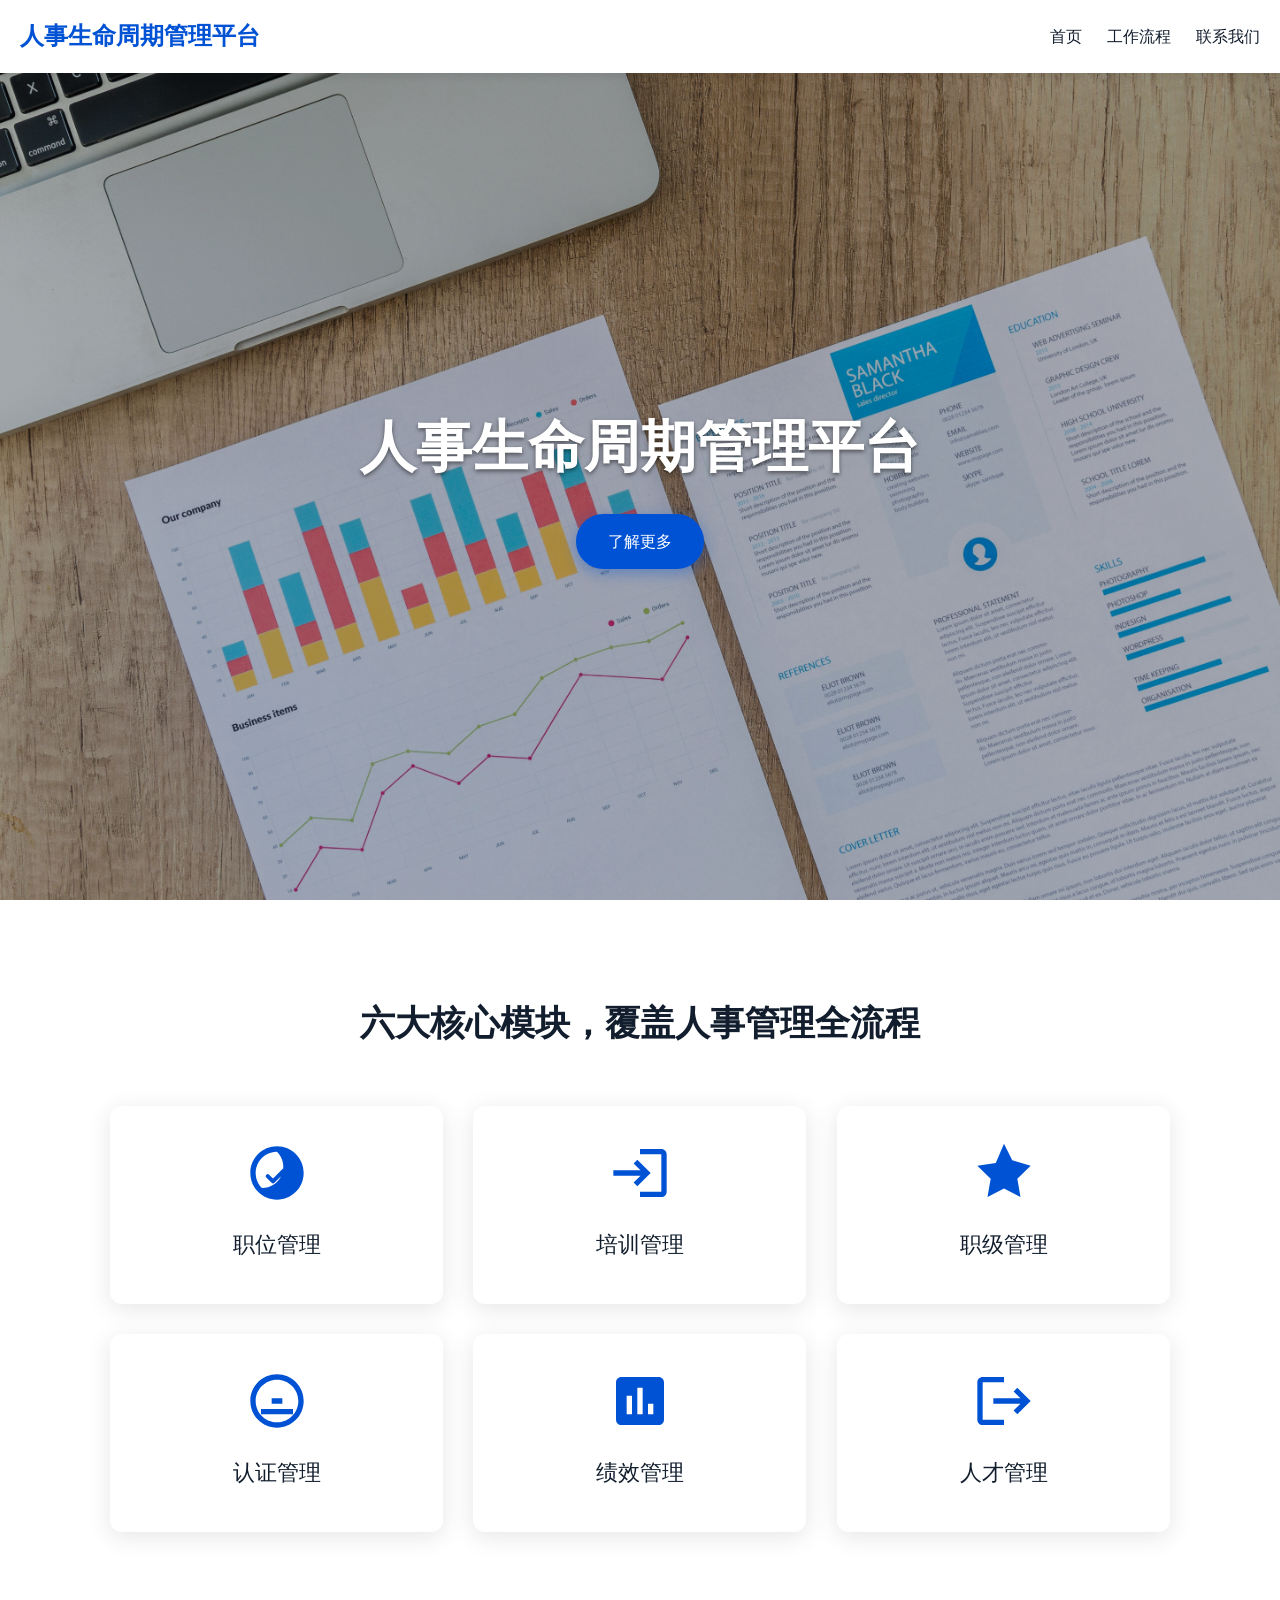
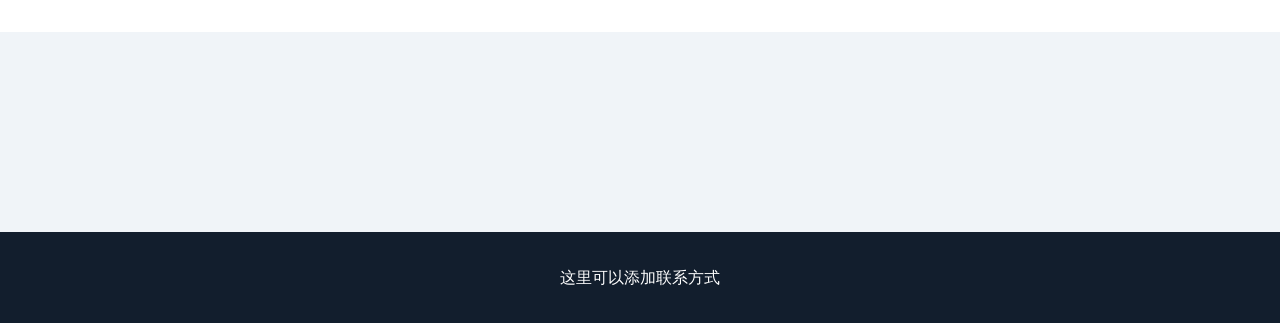
==== index.html @ b1ed5e86 "更新项目：添加人才管理、认证管理等模块" ====
<!DOCTYPE html>
<html lang="zh-CN">
<head>
    <meta charset="UTF-8">
    <meta name="viewport" content="width=device-width, initial-scale=1.0">
    <title>企业人事管理平台</title>
    <link rel="stylesheet" href="style.css">
    <link rel="stylesheet" href="dn.css">
    <link rel="stylesheet" href="page-transitions.css">
    <style>
        /* 主页淡入动画 */
        body {
            opacity: 0;
            transform: translateY(20px);
            transition: opacity 0.5s ease-out, transform 0.5s ease-out;
        }
        
        body.page-loaded {
            opacity: 1;
            transform: translateY(0);
        }
    </style>
    <!-- 预连接国内静态文件 CDN -->
    <link rel="preconnect" href="https://cdn.staticfile.org" crossorigin>


</head>
<body>

    <header class="main-header">
        <div class="container">
            <div class="logo">人事生命周期管理平台</div>
            <nav>
                <ul>
                    <li><a href="#hero">首页</a></li>
                    <li><a href="#process">工作流程</a></li>
                    <li><a href="#contact">联系我们</a></li>
                </ul>
            </nav>
        </div>
    </header>

    <section id="hero" class="hero-section">
        <div class="container hero-content">
            <div class="hero-text">
                <h1>人事生命周期管理平台</h1>
                <p></p>
                <a href="#features" class="cta-button">了解更多</a>
            </div>
        </div>
    </section>

    <section id="features" class="features-section">
        <div class="container">
            <h2 class="section-title">六大核心模块，覆盖人事管理全流程</h2>
            <div class="features-grid">
                <a href="Zwgl/Zwgl.html" class="feature-link">
                    <div class="feature-card">
                        <div class="feature-icon">
                            <svg xmlns="http://www.w3.org/2000/svg" viewBox="0 0 24 24" fill="currentColor"><path d="M12 22C6.477 22 2 17.523 2 12S6.477 2 12 2s10 4.477 10 10-4.477 10-10 10zm-4.02-9.352a.75.75 0 0 1 1.06 0l1.459 1.46 3.48-3.48a.75.75 0 1 1 1.06 1.06l-4 4a.75.75 0 0 1-1.06 0l-2-2a.75.75 0 0 1 0-1.06zM12 4a8 8 0 0 0-5.657 13.657A8 8 0 0 0 12 4z"/></svg>
                        </div>
                        <h3>职位管理</h3>
                        
                    </div>
                </a>
                <a href="Pxgl/Pxgl.html" class="feature-link">
                    <div class="feature-card">
                        <div class="feature-icon">
                            <svg xmlns="http://www.w3.org/2000/svg" viewBox="0 0 24 24" fill="currentColor"><path d="M11 7L9.6 8.4l2.6 2.6H2v2h10.2l-2.6 2.6L11 17l5-5-5-5zm9 12h-8v2h8c1.1 0 2-.9 2-2V5c0-1.1-.9-2-2-2h-8v2h8v14z"/></svg>
                        </div>
                        <h3>培训管理</h3>
                        
                    </div>
                </a>
                <a href="Zjgl/Zjgl.html" class="feature-link">
                    <div class="feature-card">
                        <div class="feature-icon">
                            <svg xmlns="http://www.w3.org/2000/svg" viewBox="0 0 24 24" fill="currentColor"><path d="M12 1l3.09 6.26L22 9.27l-5 4.87 1.18 6.88L12 17.77l-6.18 3.25L7 14.14 2 9.27l6.91-1.01L12 1z"/></svg>
                        </div>
                        <h3>职级管理</h3>
                        
                    </div>
                </a>
                <a href="Rzgl/Rzgl.html" class="feature-link">
                    <div class="feature-card">
                         <div class="feature-icon">
                            <svg xmlns="http://www.w3.org/2000/svg" viewBox="0 0 24 24" fill="currentColor"><path d="M12 2C6.48 2 2 6.48 2 12s4.48 10 10 10 10-4.48 10-10S17.52 2 12 2zm0 18c-4.41 0-8-3.59-8-8s3.59-8 8-8 8 3.59 8 8-3.59 8-8 8zm-2-9h4v2h-4v-2zm-4 4h12v2H6v-2z"/></svg>
                        </div>
                        <h3>认证管理</h3>
                        
                    </div>
                </a>
                <a href="Jxgl/Jxgl.html" class="feature-link">
                    <div class="feature-card">
                         <div class="feature-icon">
                            <svg xmlns="http://www.w3.org/2000/svg" viewBox="0 0 24 24" fill="currentColor"><path d="M19 3H5c-1.1 0-2 .9-2 2v14c0 1.1.9 2 2 2h14c1.1 0 2-.9 2-2V5c0-1.1-.9-2-2-2zM9 17H7v-7h2v7zm4 0h-2V7h2v10zm4 0h-2v-4h2v4z"/></svg>
                        </div>
                        <h3>绩效管理</h3>
                        
                    </div>
                </a>
                <a href="Rcgl/Rcgl.html" class="feature-link">
                    <div class="feature-card">
                         <div class="feature-icon">
                            <svg xmlns="http://www.w3.org/2000/svg" viewBox="0 0 24 24" fill="currentColor"><path d="M17 7l-1.41 1.41L18.17 11H8v2h10.17l-2.58 2.58L17 17l5-5-5-5zM4 5h8V3H4c-1.1 0-2 .9-2 2v14c0 1.1.9 2 2 2h8v-2H4V5z"/></svg>
                        </div>
                        <h3>人才管理</h3>
                    </div>
                </a>
            </div>
        </div>
    </section>

    <section id="process" class="process-section">  </section>
    <footer id="contact" class="main-footer"> 这里可以添加联系方式 </footer>


    <script src="page-transitions.js"></script>
    <script src="script.js"></script>
    <script>
        // 主页淡入效果
        document.addEventListener('DOMContentLoaded', function() {
            // 延迟一帧后开始淡入
            requestAnimationFrame(() => {
                document.body.classList.add('page-loaded');
            });
        });
    </script>
</body>
</html>
---- style.css ----
/* --- 全局与基础设置 --- */
:root {
    --primary-color: #0052D4; /* 主题蓝 */
    --secondary-color: #F0F4F8; /* 浅灰背景 */
    --dark-color: #121E2D; /* 深色文字 */
    --light-color: #FFFFFF; /* 白色 */
    --gray-color: #6A737D; /* 灰色文字 */
    --shadow-color: rgba(0, 0, 0, 0.1);
}

* {
    margin: 0;
    padding: 0;
    box-sizing: border-box;
}

html {
    scroll-behavior: smooth; /* 平滑滚动效果 */
}

body {
    /* 使用本地系统中文字体优先，提高在国内无 GoogleFonts 情况下的显示效果 */
    font-family: 'PingFang SC', 'Microsoft YaHei', 'Noto Sans SC', sans-serif;
    line-height: 1.7;
    background-color: var(--light-color);
    color: var(--dark-color);
    /* 性能优化：启用硬件加速 */
    transform: translateZ(0);
    will-change: auto;
}

.container {
    max-width: 1100px;
    margin: 0 auto;
    padding: 0 20px;
}

h1, h2, h3, h4 {
    line-height: 1.3;
    font-weight: 500;
}

p {
    margin: 10px 0;
    color: var(--gray-color);
    font-weight: 300;
}

a {
    text-decoration: none;
    color: var(--primary-color);
}

img {
    max-width: 100%;
    display: block;
}

.section-title {
    font-size: 2.2rem;
    text-align: center;
    margin-bottom: 60px;
    font-weight: 700;
    color: var(--dark-color);
}

/* --- 顶部导航栏 --- */
.main-header {
    background: var(--light-color);
    padding: 1rem 0;
    position: fixed;
    width: 100%;
    top: 0;
    left: 0;
    z-index: 1000;
    box-shadow: 0 2px 10px var(--shadow-color);
    transition: background 0.3s ease;
    /* 性能优化：启用硬件加速 */
    transform: translateZ(0);
    /* 确保内容能够完全填充宽度 */
    box-sizing: border-box;
}

.main-header .container {
    display: flex;
    justify-content: space-between;
    align-items: center;
    width: 100%;
    max-width: 100%;
    padding: 0 20px;
}

.main-header .logo {
    font-size: 1.5rem;
    font-weight: 700;
    color: var(--primary-color);
    display: flex;
    align-items: center;
    gap: 10px;
    margin-left: 0;
    flex-shrink: 0;
}

.logo-icon {
    width: 40px;
    height: 40px;
    filter: brightness(0) saturate(100%) invert(27%) sepia(51%) saturate(2878%) hue-rotate(346deg) brightness(104%) contrast(97%);
}

.main-header nav ul {
    display: flex;
    list-style: none;
    margin-right: 0;
    flex-shrink: 0;
}

.main-header nav ul li {
    margin-left: 25px;
}

.main-header nav a {
    color: var(--dark-color);
    font-weight: 500;
    transition: color 0.3s ease;
}

.main-header nav a:hover {
    color: var(--primary-color);
}


/* --- 主视觉区 (Hero Section) --- */
.hero-section {
    padding-top: 80px; /* 留出导航栏高度 */
    height: 100vh; /* 占满整个视口高度 */
    display: flex;
    justify-content: center;
    align-items: center;
    text-align: center;
    color: var(--light-color); /* 让内部文字默认为白色 */
    position: relative;
    overflow: hidden;
    /* 性能优化：启用硬件加速 */
    transform: translateZ(0);

    /* === 背景图设置 === */
    background: linear-gradient(rgba(0, 0, 0, 0.3), rgba(0, 0, 0, 0.3)), url('pexels-goumbik-590016.jpg');
    background-size: cover; /* 关键：让背景图覆盖整个区域 */
    background-position: center center; /* 关键：让背景图居中显示 */
    background-repeat: no-repeat;
}

/* 背景渐变效果 */
.hero-section::before {
    content: '';
    position: absolute;
    top: 0;
    left: 0;
    right: 0;
    bottom: 0;
    background: 
        /* 简化为单个渐变 */
        radial-gradient(circle at 20% 80%, rgba(0, 82, 212, 0.08) 0%, transparent 50%);
    z-index: 1;
}





/* 确保内容在背景之上 */
.hero-content {
    position: relative;
    z-index: 3;
}

.hero-text h1 {
    font-size: 3.5rem; /* 放大标题 */
    font-weight: 700;
    color: var(--light-color); /* 强制设为白色 */
    text-shadow: 0 2px 4px rgba(0,0,0,0.5); /* 给文字加一点阴影，更清晰 */
}

.hero-text p {
    font-size: 1.3rem;
    color: var(--light-color); /* 强制设为白色 */
    max-width: 600px; /* 避免段落在宽屏上过长 */
    margin: 20px auto 30px auto;
    text-shadow: 0 1px 3px rgba(0,0,0,0.5);
}

.cta-button {
    display: inline-block;
    background: var(--primary-color);
    color: var(--light-color);
    padding: 12px 30px;
    border-radius: 50px;
    font-weight: 500;
    font-size: 1rem;
    border: 2px solid var(--primary-color);
    box-shadow: 0 4px 15px rgba(0, 82, 212, 0.4);
    transition: all 0.3s ease;
    /* 性能优化：启用硬件加速 */
    transform: translateZ(0);
    will-change: transform;
}

.cta-button:hover {
    transform: translateY(-3px) translateZ(0);
    background: transparent; /* 悬停时变透明 */
    border-color: var(--light-color); /* 边框变白 */
    color: var(--light-color);
    box-shadow: 0 6px 20px rgba(0, 82, 212, 0.5);
}


/* --- 核心功能区 (Features Section) --- */
.features-section {
    padding: 100px 0;
    background: var(--light-color);
    position: relative;
    overflow: hidden;
}



/* 确保内容层级正确 */
.features-section .container {
    position: relative;
    z-index: 2;
}

.features-grid {
    display: grid;
    /* 关键：现在是3列，minmax保证了响应式 */
    grid-template-columns: repeat(auto-fit, minmax(300px, 1fr));
    gap: 30px;
}

.feature-card {
    background: var(--light-color);
    border-radius: 12px;
    padding: 35px;
    text-align: center;
    box-shadow: 0 5px 25px var(--shadow-color);
    transition: transform 0.3s ease, box-shadow 0.3s ease;
    /* 性能优化：启用硬件加速 */
    transform: translateZ(0);
    will-change: transform;
}

.feature-card:hover {
    transform: translateY(-10px) translateZ(0);
    box-shadow: 0 15px 35px rgba(0, 0, 0, 0.15);
}

.feature-icon {
    margin: 0 auto 25px auto;
    width: 64px; /* 调整图标容器大小 */
    height: 64px;
}

/* === SVG图标样式 === */
.feature-icon svg {
    width: 100%;
    height: 100%;
    /* 直接用CSS变量控制SVG颜色，方便统一修改主题色 */
    color: var(--primary-color); 
}

.feature-card h3 {
    font-size: 1.4rem;
    margin-bottom: 10px;
    color: var(--dark-color);
}

/* --- 工作流程区 (Process Section) --- */
/* (这部分保留了之前的图片占位符样式，您可以选择使用SVG或PNG) */
.process-section {
    padding: 100px 0;
    background-color: var(--secondary-color);
}

.process-steps {
    display: flex;
    justify-content: space-between;
    align-items: flex-start;
    text-align: center;
}

.step {
    flex: 1;
    max-width: 280px;
}

.step-image {
    height: 170px; /* 预留空间 */
    margin-bottom: 20px;
}

.step h4 {
    font-size: 1.2rem;
    margin-bottom: 10px;
}

.step-arrow {
    font-size: 2.5rem;
    color: var(--primary-color);
    margin-top: 50px;
    font-weight: 700;
    flex-grow: 1;
    text-align: center;
}

.image-placeholder {
    background-color: #e9eef3;
    border: 2px dashed var(--primary-color);
    border-radius: 10px;
    display: flex;
    justify-content: center;
    align-items: center;
    color: var(--primary-color);
    font-weight: 500;
    width: 100%;
    height: 100%;
}
.image-placeholder.medium { width: 150px; height: 150px; border-radius: 20px; margin: 0 auto 20px; }
.image-placeholder p { color: var(--primary-color); }

/* --- 页脚 --- */
.main-footer {
    background: var(--dark-color);
    color: var(--light-color);
    text-align: center;
    padding: 2rem 0;
}
.main-footer p {
    color: #a0a0a0;
}


/* --- 响应式设计 --- */
@media(max-width: 992px) {
    .features-grid {
        /* 在平板上变为2列 */
        grid-template-columns: repeat(auto-fit, minmax(280px, 1fr));
    }
}

@media(max-width: 768px) {
    .section-title { 
        font-size: 1.8rem; 
    }
    
    .main-header .container {
        justify-content: space-between;
        padding: 0 15px;
    }
    
        .main-header .logo { 
        font-size: 1.2rem;
    }
    
    .logo-icon {
        width: 32px;
        height: 32px;
    }

    .main-header nav { 
        display: none; /* 在小屏幕上隐藏导航，未来可改为汉堡菜单 */
    }
    
    .main-header .logo {
        margin-left: 0;
        justify-self: flex-start;
    }
    
    .hero-content {
        width: 90%;
    }

    .hero-text h1 { 
        font-size: 2.5rem; 
    }
    .hero-text p {
        font-size: 1.1rem;
    }

    .process-steps { 
        flex-direction: column; 
        align-items: center;
        gap: 20px;
    }

    .step-arrow { 
        transform: rotate(90deg); 
        margin: 10px 0;
    }
}

.tow {
    background: linear-gradient(135deg, #f8f9fa 0%, #e9ecef 100%);
    border-radius: 15px;
    padding: 2rem 0;
    display: inline-block;
    width: 100%;
    text-align: center;
    margin-bottom: 1.5rem;
}
---- dn.css ----
/* 下载按钮样式文件 - dn.css */

/*======================================
=            配色与变量定义             =
======================================*/
:root {
    /* 通用 */
    --transition-fast: .3s;
    --black-color: #000000;
    --white-color: #ffffff;
    --light-gray: #f8f8f8;
    --dark-gray: #333333;
}


/*======================================
=              固定右上角下载按钮        =
======================================*/
/* 基础下载按钮（静态） */
.download-btn {
    display: inline-flex;
    align-items: center;
    justify-content: center;
    min-width: 120px;
    padding: 10px 16px;

    background: linear-gradient(135deg, #e3f2fd 0%, #bbdefb 100%);
    color: #1976d2;
    font-family: -apple-system, BlinkMacSystemFont, 'Segoe UI', Roboto, sans-serif;
    font-size: 13px;
    font-weight: 500;
    text-decoration: none;

    border: 2px solid #2196f3;
    border-radius: 12px;
    cursor: pointer;
    transition: all var(--transition-fast) ease;
    box-shadow: 0 4px 20px rgba(33, 150, 243, 0.2);
    backdrop-filter: blur(10px);
    will-change: transform, box-shadow;
}

/* 固定右上角按钮 - 额外类 */
.download-btn-fixed {
    position: fixed;
    top: 20px;
    right: 20px;
    z-index: 1000;
}

/* 键盘可访问性：焦点态 */
.download-btn:focus-visible {
    outline: 2px solid var(--black-color);
    outline-offset: 2px;
}

/* 悬停态 */
.download-btn:hover {
    background: linear-gradient(135deg, #bbdefb 0%, #90caf9 100%);
    color: #1565c0;
    border-color: #1976d2;
    box-shadow: 0 6px 25px rgba(33, 150, 243, 0.3);
    transform: translateY(-1px);
}

/* 按压态 */
.download-btn:active {
    transform: translateY(0);
    box-shadow: 0 2px 6px rgba(0, 0, 0, 0.1);
}


/*======================================
=            图标效果（伪元素）         =
======================================*/
/* 图标 */
.download-btn::before {
    content: "⬇";
    display: inline-block;
    margin-right: 8px;
    font-size: 16px;
    color: #1976d2;
    transition: transform var(--transition-fast) ease, color var(--transition-fast) ease;
}

/* 悬停时图标 */
.download-btn:hover::before {
    transform: translateY(2px);
    color: #1565c0;
}


/*======================================
=             按钮文本                  =
======================================*/
.download-btn-text {
    font-weight: 500;
    letter-spacing: .5px;
    color: #1976d2;
}


/*======================================
=             响应式设计                =
======================================*/
@media (max-width: 768px) {
    .download-btn {
        top: 10px;
        right: 10px;
        min-width: 100px;
        padding: 8px 12px;
        font-size: 12px;
    }
}

/* 超小屏幕适配 */
@media (max-width: 480px) {
    .download-btn {
        top: 5px;
        right: 5px;
        min-width: 80px;
        padding: 6px 10px;
        font-size: 11px;
    }
    
    .download-btn .download-btn-text {
        display: none;
    }
    
    .download-btn::before {
        margin-right: 0;
        font-size: 14px;
    }
}


/*======================================
=             使用示例注释              =
======================================*/
/*
固定右上角下载按钮使用示例：

<a href="文件包/1.招聘请示模版.docx" class="download-btn" download>
    <span class="download-btn-text">招聘请示模版</span>
</a>

<a href="文件包/1.数据盘点模版.xlsx" class="download-btn" download>
    <span class="download-btn-text">数据盘点模版</span>
</a>

<a href="文件包/1.梳理台账模版.xls" class="download-btn" download>
    <span class="download-btn-text">梳理台账模版</span>
</a>

说明：
1. href：文件路径，根据页面位置调整路径
2. class：download-btn 固定右上角样式
3. download：强制下载；如需自定义文件名，可写 download="自定义名.扩展名"
4. 路径说明：
   - 根目录页面：href="文件包/文件名.扩展名"
   - 子目录页面：href="../文件包/文件名.扩展名"
5. 按钮始终固定在右上角，不会与其他内容冲突
*/
---- page-transitions.css ----
/**
 * 页面切换动画样式
 * 专门解决从二级页面返回主页时的卡顿问题
 */

/* 页面切换时的全局样式 */
body {
    /* 确保页面切换时内容不会闪烁 */
    min-height: 100vh;
    overflow-x: hidden;
    /* 初始状态 */
    opacity: 1;
    transform: translateY(0);
    transition: opacity 0.6s ease-in-out, transform 0.6s ease-in-out;
}

/* 页面切换过渡效果 */
body.page-transitioning {
    /* 防止页面切换时的滚动条跳动 */
    overflow: hidden;
    /* 禁用用户交互 */
    pointer-events: none;
}

/* 返回按钮特殊样式 */
.back-button {
    transition: all 0.3s ease;
    position: relative;
    z-index: 1000;
}

.back-button:hover {
    transform: scale(1.1);
    filter: brightness(1.2);
}

.back-button:active {
    transform: scale(0.95);
}

/* 返回按钮点击时的视觉反馈 */
.back-button:focus {
    outline: 2px solid rgba(0, 123, 255, 0.5);
    outline-offset: 2px;
}

/* 页面淡出动画（返回主页时） */
.page-fade-out {
    animation: fadeOutToHome 0.6s ease-in-out forwards;
}

@keyframes fadeOutToHome {
    0% {
        opacity: 1;
        transform: translateY(0);
    }
    100% {
        opacity: 0;
        transform: translateY(-30px);
    }
}

/* 页面淡入动画（页面加载时） */
.page-fade-in {
    animation: fadeInFromHome 0.6s ease-in-out;
}

@keyframes fadeInFromHome {
    0% {
        opacity: 0;
        transform: translateY(30px);
    }
    100% {
        opacity: 1;
        transform: translateY(0);
    }
}

/* 响应式优化 */
@media (max-width: 768px) {
    /* 移动端动画时间稍短 */
    body {
        transition-duration: 0.4s;
    }
    
    .page-fade-out {
        animation-duration: 0.4s;
    }
    
    .page-fade-in {
        animation-duration: 0.4s;
    }
}

/* 减少动画（用户偏好） */
@media (prefers-reduced-motion: reduce) {
    body {
        transition: none;
    }
    
    .page-fade-out,
    .page-fade-in {
        animation: none;
    }
    
    .back-button {
        transition: none;
    }
    
    .back-button:hover {
        transform: none;
    }
}

/* 高对比度模式支持 */
@media (prefers-contrast: high) {
    .back-button {
        border: 2px solid currentColor;
    }
}
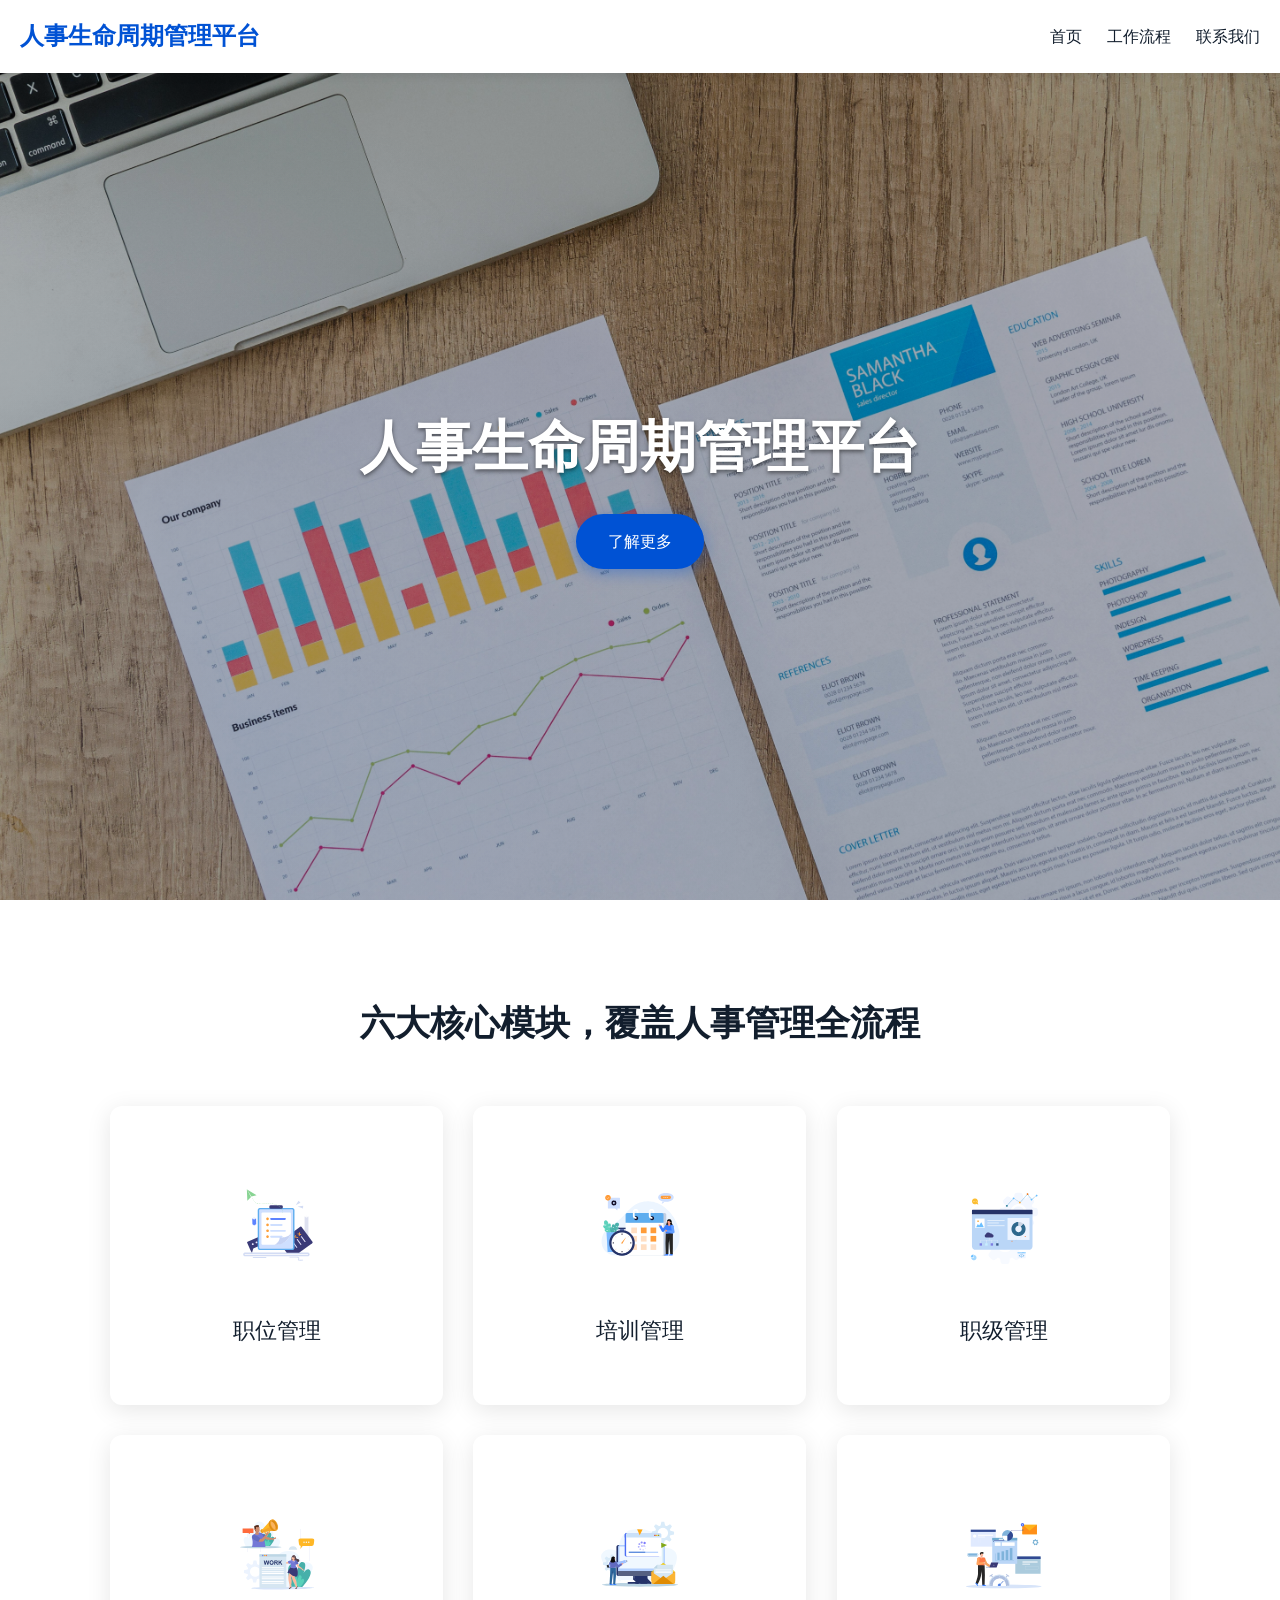
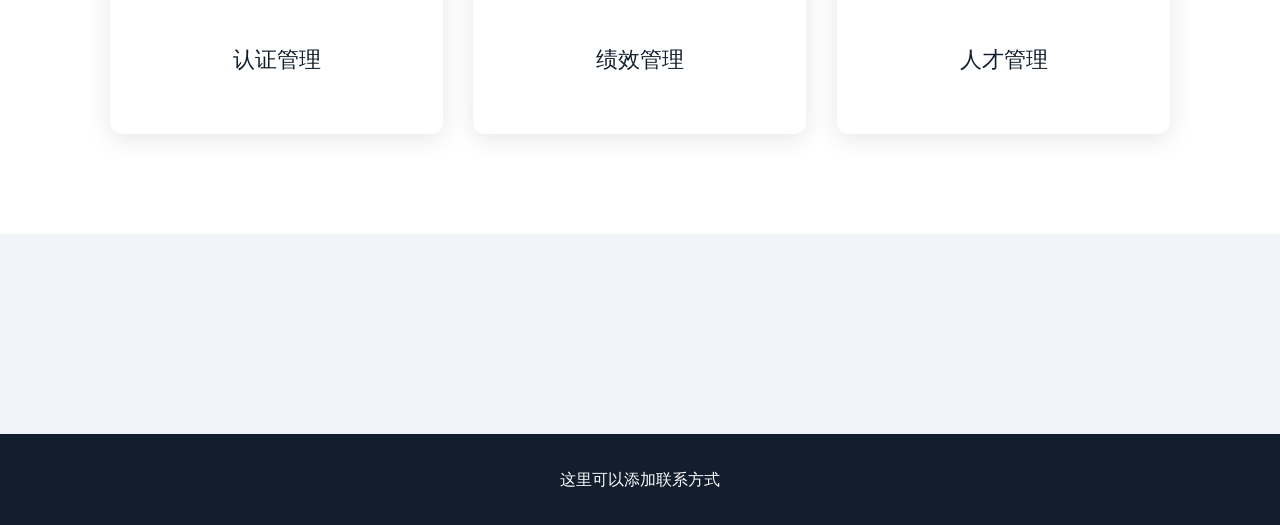
==== commit f01a38f0: "更新职位管理模块，添加试岗期考核流程图图片，并调整多个页面的样式和内容" ====
--- a/index.html
+++ b/index.html
@@ -1,5 +1,6 @@
 <!DOCTYPE html>
 <html lang="zh-CN">
+
 <head>
     <meta charset="UTF-8">
     <meta name="viewport" content="width=device-width, initial-scale=1.0">
@@ -14,17 +15,43 @@
             transform: translateY(20px);
             transition: opacity 0.5s ease-out, transform 0.5s ease-out;
         }
-        
+
         body.page-loaded {
             opacity: 1;
             transform: translateY(0);
         }
+
+        /* 确保 SVG 图标有明确的尺寸 */
+        .feature-icon {
+            display: flex;
+            justify-content: center;
+            align-items: center;
+            width: 140px;
+            /* 增大图标容器尺寸 */
+            height: 140px;
+            /* 增大图标容器尺寸 */
+            margin: 0 auto 20px;
+            /* 居中并增加下方留白，避免与文字重叠 */
+            /* 移除背景颜色，保持简洁 */
+        }
+
+        /* 统一 img 和 object 的样式，确保图标大小一致 */
+        .feature-icon img,
+        .feature-icon object {
+            display: block;
+            /* 防止行内元素产生的额外空间 */
+            width: 80px;
+            /* 增大SVG图标尺寸 */
+            height: 80px;
+            /* 增大SVG图标尺寸 */
+            /* 确保图标在容器内居中且不会超出边界 */
+            object-fit: contain;
+            /* 确保SVG完整显示不被裁剪 */
+        }
     </style>
-    <!-- 预连接国内静态文件 CDN -->
     <link rel="preconnect" href="https://cdn.staticfile.org" crossorigin>
+</head>
 
-
-</head>
 <body>
 
     <header class="main-header">
@@ -57,52 +84,53 @@
                 <a href="Zwgl/Zwgl.html" class="feature-link">
                     <div class="feature-card">
                         <div class="feature-icon">
-                            <svg xmlns="http://www.w3.org/2000/svg" viewBox="0 0 24 24" fill="currentColor"><path d="M12 22C6.477 22 2 17.523 2 12S6.477 2 12 2s10 4.477 10 10-4.477 10-10 10zm-4.02-9.352a.75.75 0 0 1 1.06 0l1.459 1.46 3.48-3.48a.75.75 0 1 1 1.06 1.06l-4 4a.75.75 0 0 1-1.06 0l-2-2a.75.75 0 0 1 0-1.06zM12 4a8 8 0 0 0-5.657 13.657A8 8 0 0 0 12 4z"/></svg>
+                            <object data="SVG/bg1.svg" type="image/svg+xml" width="48" height="48"
+                                aria-label="职位管理"></object>
                         </div>
                         <h3>职位管理</h3>
-                        
                     </div>
                 </a>
                 <a href="Pxgl/Pxgl.html" class="feature-link">
                     <div class="feature-card">
                         <div class="feature-icon">
-                            <svg xmlns="http://www.w3.org/2000/svg" viewBox="0 0 24 24" fill="currentColor"><path d="M11 7L9.6 8.4l2.6 2.6H2v2h10.2l-2.6 2.6L11 17l5-5-5-5zm9 12h-8v2h8c1.1 0 2-.9 2-2V5c0-1.1-.9-2-2-2h-8v2h8v14z"/></svg>
+                            <object data="SVG/bg2.svg" type="image/svg+xml" width="48" height="48"
+                                aria-label="培训管理"></object>
                         </div>
                         <h3>培训管理</h3>
-                        
                     </div>
                 </a>
                 <a href="Zjgl/Zjgl.html" class="feature-link">
                     <div class="feature-card">
                         <div class="feature-icon">
-                            <svg xmlns="http://www.w3.org/2000/svg" viewBox="0 0 24 24" fill="currentColor"><path d="M12 1l3.09 6.26L22 9.27l-5 4.87 1.18 6.88L12 17.77l-6.18 3.25L7 14.14 2 9.27l6.91-1.01L12 1z"/></svg>
+                            <object data="SVG/bg3.svg" type="image/svg+xml" width="48" height="48"
+                                aria-label="职级管理"></object>
                         </div>
                         <h3>职级管理</h3>
-                        
                     </div>
                 </a>
                 <a href="Rzgl/Rzgl.html" class="feature-link">
                     <div class="feature-card">
-                         <div class="feature-icon">
-                            <svg xmlns="http://www.w3.org/2000/svg" viewBox="0 0 24 24" fill="currentColor"><path d="M12 2C6.48 2 2 6.48 2 12s4.48 10 10 10 10-4.48 10-10S17.52 2 12 2zm0 18c-4.41 0-8-3.59-8-8s3.59-8 8-8 8 3.59 8 8-3.59 8-8 8zm-2-9h4v2h-4v-2zm-4 4h12v2H6v-2z"/></svg>
+                        <div class="feature-icon">
+                            <object data="SVG/bg4.svg" type="image/svg+xml" width="48" height="48"
+                                aria-label="认证管理"></object>
                         </div>
                         <h3>认证管理</h3>
-                        
                     </div>
                 </a>
                 <a href="Jxgl/Jxgl.html" class="feature-link">
                     <div class="feature-card">
-                         <div class="feature-icon">
-                            <svg xmlns="http://www.w3.org/2000/svg" viewBox="0 0 24 24" fill="currentColor"><path d="M19 3H5c-1.1 0-2 .9-2 2v14c0 1.1.9 2 2 2h14c1.1 0 2-.9 2-2V5c0-1.1-.9-2-2-2zM9 17H7v-7h2v7zm4 0h-2V7h2v10zm4 0h-2v-4h2v4z"/></svg>
+                        <div class="feature-icon">
+                            <object data="SVG/bg5.svg" type="image/svg+xml" width="48" height="48"
+                                aria-label="绩效管理"></object>
                         </div>
                         <h3>绩效管理</h3>
-                        
                     </div>
                 </a>
                 <a href="Rcgl/Rcgl.html" class="feature-link">
                     <div class="feature-card">
-                         <div class="feature-icon">
-                            <svg xmlns="http://www.w3.org/2000/svg" viewBox="0 0 24 24" fill="currentColor"><path d="M17 7l-1.41 1.41L18.17 11H8v2h10.17l-2.58 2.58L17 17l5-5-5-5zM4 5h8V3H4c-1.1 0-2 .9-2 2v14c0 1.1.9 2 2 2h8v-2H4V5z"/></svg>
+                        <div class="feature-icon">
+                            <object data="SVG/bg6.svg" type="image/svg+xml" width="48" height="48"
+                                aria-label="人才管理"></object>
                         </div>
                         <h3>人才管理</h3>
                     </div>
@@ -111,15 +139,14 @@
         </div>
     </section>
 
-    <section id="process" class="process-section">  </section>
+    <section id="process" class="process-section"> </section>
     <footer id="contact" class="main-footer"> 这里可以添加联系方式 </footer>
-
 
     <script src="page-transitions.js"></script>
     <script src="script.js"></script>
     <script>
         // 主页淡入效果
-        document.addEventListener('DOMContentLoaded', function() {
+        document.addEventListener('DOMContentLoaded', function () {
             // 延迟一帧后开始淡入
             requestAnimationFrame(() => {
                 document.body.classList.add('page-loaded');
@@ -127,4 +154,5 @@
         });
     </script>
 </body>
+
 </html>
--- a/style.css
+++ b/style.css
@@ -1,10 +1,15 @@
 /* --- 全局与基础设置 --- */
 :root {
-    --primary-color: #0052D4; /* 主题蓝 */
-    --secondary-color: #F0F4F8; /* 浅灰背景 */
-    --dark-color: #121E2D; /* 深色文字 */
-    --light-color: #FFFFFF; /* 白色 */
-    --gray-color: #6A737D; /* 灰色文字 */
+    --primary-color: #0052D4;
+    /* 主题蓝 */
+    --secondary-color: #F0F4F8;
+    /* 浅灰背景 */
+    --dark-color: #121E2D;
+    /* 深色文字 */
+    --light-color: #FFFFFF;
+    /* 白色 */
+    --gray-color: #6A737D;
+    /* 灰色文字 */
     --shadow-color: rgba(0, 0, 0, 0.1);
 }
 
@@ -15,7 +20,8 @@
 }
 
 html {
-    scroll-behavior: smooth; /* 平滑滚动效果 */
+    scroll-behavior: smooth;
+    /* 平滑滚动效果 */
 }
 
 body {
@@ -35,7 +41,10 @@
     padding: 0 20px;
 }
 
-h1, h2, h3, h4 {
+h1,
+h2,
+h3,
+h4 {
     line-height: 1.3;
     font-weight: 500;
 }
@@ -131,13 +140,16 @@
 
 /* --- 主视觉区 (Hero Section) --- */
 .hero-section {
-    padding-top: 80px; /* 留出导航栏高度 */
-    height: 100vh; /* 占满整个视口高度 */
+    padding-top: 80px;
+    /* 留出导航栏高度 */
+    height: 100vh;
+    /* 占满整个视口高度 */
     display: flex;
     justify-content: center;
     align-items: center;
     text-align: center;
-    color: var(--light-color); /* 让内部文字默认为白色 */
+    color: var(--light-color);
+    /* 让内部文字默认为白色 */
     position: relative;
     overflow: hidden;
     /* 性能优化：启用硬件加速 */
@@ -145,8 +157,10 @@
 
     /* === 背景图设置 === */
     background: linear-gradient(rgba(0, 0, 0, 0.3), rgba(0, 0, 0, 0.3)), url('pexels-goumbik-590016.jpg');
-    background-size: cover; /* 关键：让背景图覆盖整个区域 */
-    background-position: center center; /* 关键：让背景图居中显示 */
+    background-size: cover;
+    /* 关键：让背景图覆盖整个区域 */
+    background-position: center center;
+    /* 关键：让背景图居中显示 */
     background-repeat: no-repeat;
 }
 
@@ -158,14 +172,11 @@
     left: 0;
     right: 0;
     bottom: 0;
-    background: 
+    background:
         /* 简化为单个渐变 */
         radial-gradient(circle at 20% 80%, rgba(0, 82, 212, 0.08) 0%, transparent 50%);
     z-index: 1;
 }
-
-
-
 
 
 /* 确保内容在背景之上 */
@@ -175,18 +186,23 @@
 }
 
 .hero-text h1 {
-    font-size: 3.5rem; /* 放大标题 */
+    font-size: 3.5rem;
+    /* 放大标题 */
     font-weight: 700;
-    color: var(--light-color); /* 强制设为白色 */
-    text-shadow: 0 2px 4px rgba(0,0,0,0.5); /* 给文字加一点阴影，更清晰 */
+    color: var(--light-color);
+    /* 强制设为白色 */
+    text-shadow: 0 2px 4px rgba(0, 0, 0, 0.5);
+    /* 给文字加一点阴影，更清晰 */
 }
 
 .hero-text p {
     font-size: 1.3rem;
-    color: var(--light-color); /* 强制设为白色 */
-    max-width: 600px; /* 避免段落在宽屏上过长 */
+    color: var(--light-color);
+    /* 强制设为白色 */
+    max-width: 600px;
+    /* 避免段落在宽屏上过长 */
     margin: 20px auto 30px auto;
-    text-shadow: 0 1px 3px rgba(0,0,0,0.5);
+    text-shadow: 0 1px 3px rgba(0, 0, 0, 0.5);
 }
 
 .cta-button {
@@ -207,8 +223,10 @@
 
 .cta-button:hover {
     transform: translateY(-3px) translateZ(0);
-    background: transparent; /* 悬停时变透明 */
-    border-color: var(--light-color); /* 边框变白 */
+    background: transparent;
+    /* 悬停时变透明 */
+    border-color: var(--light-color);
+    /* 边框变白 */
     color: var(--light-color);
     box-shadow: 0 6px 20px rgba(0, 82, 212, 0.5);
 }
@@ -222,8 +240,6 @@
     overflow: hidden;
 }
 
-
-
 /* 确保内容层级正确 */
 .features-section .container {
     position: relative;
@@ -240,7 +256,8 @@
 .feature-card {
     background: var(--light-color);
     border-radius: 12px;
-    padding: 35px;
+    padding: 50px 30px;
+    /* 增加上下padding，为更大的图标提供更多空间 */
     text-align: center;
     box-shadow: 0 5px 25px var(--shadow-color);
     transition: transform 0.3s ease, box-shadow 0.3s ease;
@@ -254,25 +271,51 @@
     box-shadow: 0 15px 35px rgba(0, 0, 0, 0.15);
 }
 
+/* --- 修改开始 --- */
+/*
+  这是为 .feature-icon 和其内部的 SVG/Object 元素新增和修改的样式。
+  目标：让图标更大，更好地填充模块空间，同时避免遮盖文字。
+*/
 .feature-icon {
+    /* 调整图标容器大小，给SVG提供更大空间 */
+    width: 160px;
+    height: 160px;
+
     margin: 0 auto 25px auto;
-    width: 64px; /* 调整图标容器大小 */
-    height: 64px;
+    /* 居中并增加下方留白，避免与文字重叠 */
+
+    /* 确保容器内部的SVG能正确居中 */
+    display: flex;
+    justify-content: center;
+    align-items: center;
 }
 
 /* === SVG图标样式 === */
-.feature-icon svg {
-    width: 100%;
-    height: 100%;
-    /* 直接用CSS变量控制SVG颜色，方便统一修改主题色 */
-    color: var(--primary-color); 
+/* 同时应用于 img 和 object 标签，确保样式统一 */
+.feature-icon img,
+.feature-icon object {
+    display: block;
+    /* 防止行内元素产生的额外空间 */
+    width: 120px;
+    /* 增大SVG图标尺寸，更好地填充容器 */
+    height: 120px;
+    /* 增大SVG图标尺寸，更好地填充容器 */
+    /* 确保图标在容器内居中且不会超出边界 */
+    object-fit: contain;
+    /* 确保SVG完整显示不被裁剪 */
 }
 
 .feature-card h3 {
     font-size: 1.4rem;
+    /* 确保标题和图标之间有足够的间距 */
+    margin-top: 20px;
+    /* 增加图标与标题的垂直间距 */
     margin-bottom: 10px;
     color: var(--dark-color);
 }
+
+/* --- 修改结束 --- */
+
 
 /* --- 工作流程区 (Process Section) --- */
 /* (这部分保留了之前的图片占位符样式，您可以选择使用SVG或PNG) */
@@ -294,7 +337,8 @@
 }
 
 .step-image {
-    height: 170px; /* 预留空间 */
+    height: 170px;
+    /* 预留空间 */
     margin-bottom: 20px;
 }
 
@@ -324,8 +368,17 @@
     width: 100%;
     height: 100%;
 }
-.image-placeholder.medium { width: 150px; height: 150px; border-radius: 20px; margin: 0 auto 20px; }
-.image-placeholder p { color: var(--primary-color); }
+
+.image-placeholder.medium {
+    width: 150px;
+    height: 150px;
+    border-radius: 20px;
+    margin: 0 auto 20px;
+}
+
+.image-placeholder p {
+    color: var(--primary-color);
+}
 
 /* --- 页脚 --- */
 .main-footer {
@@ -334,6 +387,7 @@
     text-align: center;
     padding: 2rem 0;
 }
+
 .main-footer p {
     color: #a0a0a0;
 }
@@ -348,52 +402,54 @@
 }
 
 @media(max-width: 768px) {
-    .section-title { 
-        font-size: 1.8rem; 
-    }
-    
+    .section-title {
+        font-size: 1.8rem;
+    }
+
     .main-header .container {
         justify-content: space-between;
         padding: 0 15px;
     }
-    
-        .main-header .logo { 
+
+    .main-header .logo {
         font-size: 1.2rem;
     }
-    
+
     .logo-icon {
         width: 32px;
         height: 32px;
     }
 
-    .main-header nav { 
-        display: none; /* 在小屏幕上隐藏导航，未来可改为汉堡菜单 */
-    }
-    
+    .main-header nav {
+        display: none;
+        /* 在小屏幕上隐藏导航，未来可改为汉堡菜单 */
+    }
+
     .main-header .logo {
         margin-left: 0;
         justify-self: flex-start;
     }
-    
+
     .hero-content {
         width: 90%;
     }
 
-    .hero-text h1 { 
-        font-size: 2.5rem; 
-    }
+    .hero-text h1 {
+        font-size: 2.5rem;
+    }
+
     .hero-text p {
         font-size: 1.1rem;
     }
 
-    .process-steps { 
-        flex-direction: column; 
+    .process-steps {
+        flex-direction: column;
         align-items: center;
         gap: 20px;
     }
 
-    .step-arrow { 
-        transform: rotate(90deg); 
+    .step-arrow {
+        transform: rotate(90deg);
         margin: 10px 0;
     }
 }
@@ -406,8 +462,4 @@
     width: 100%;
     text-align: center;
     margin-bottom: 1.5rem;
-}
-
-
-
-
+}
